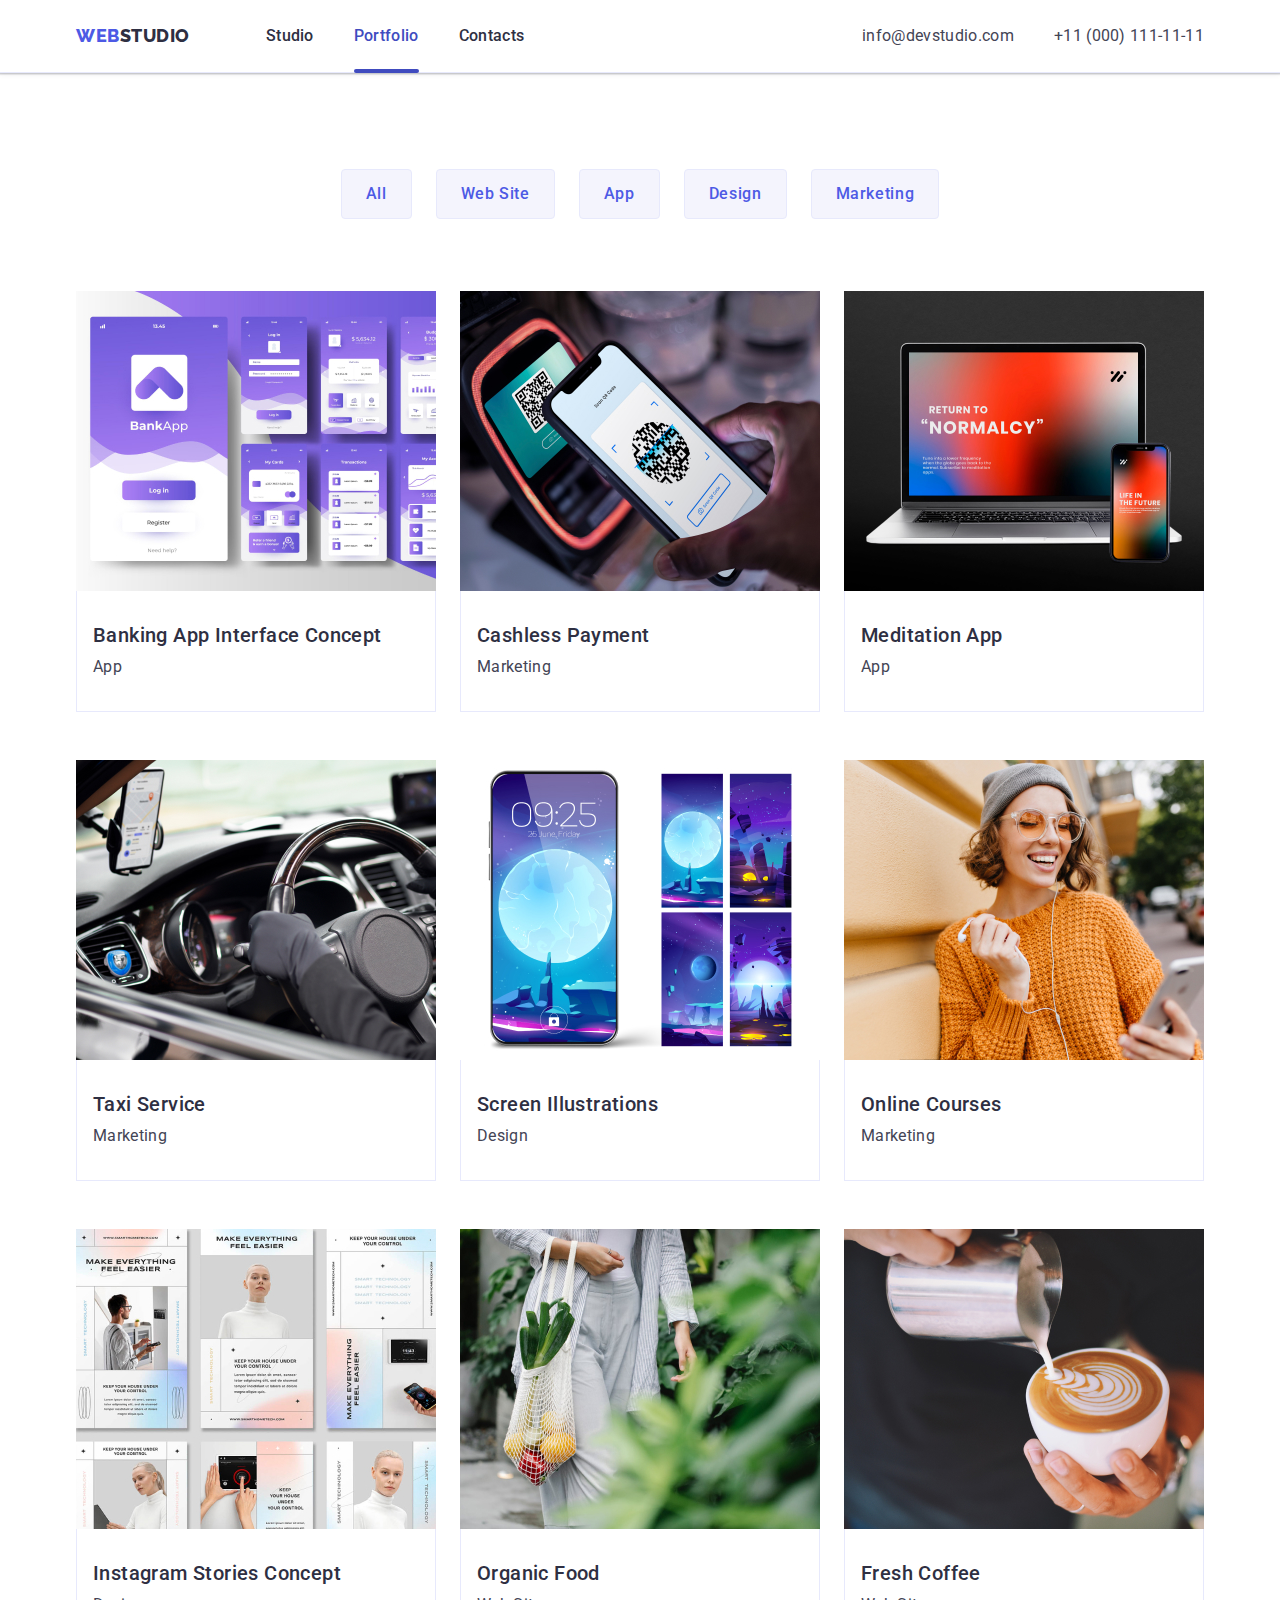
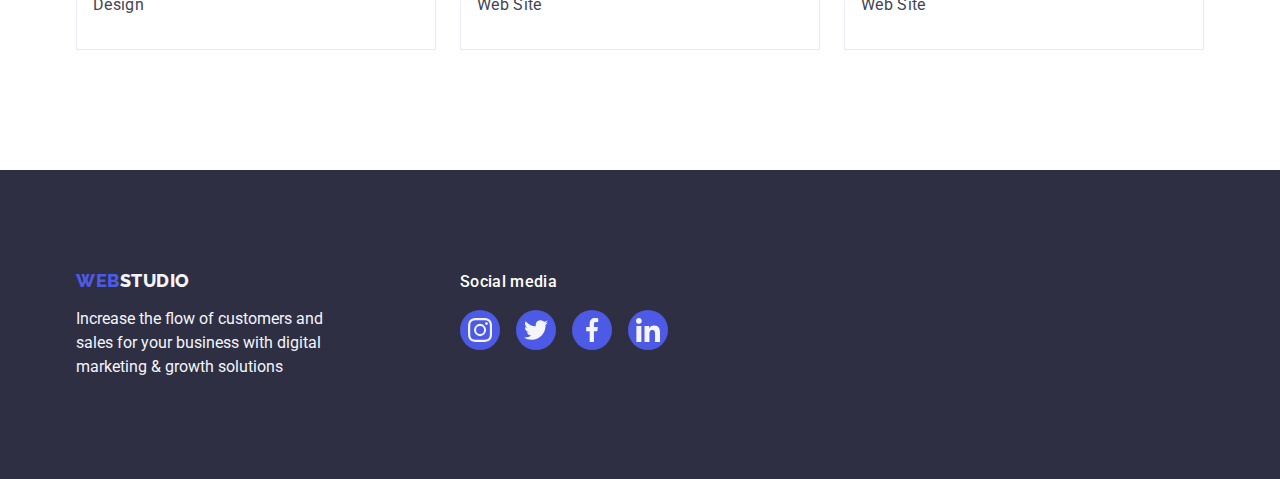
==== portfolio.html @ 37a4d91a "Initial commit" ====
<!DOCTYPE html>
<html lang="en">
  <head>
    <meta charset="UTF-8" />
    <meta http-equiv="X-UA-Compatible" content="IE=edge" />
    <meta name="viewport" content="width=device-width, initial-scale=1.0" />
    <title>Effective Solutions for Your Business</title>
    <link rel="preconnect" href="https://fonts.googleapis.com" />
    <link rel="preconnect" href="https://fonts.gstatic.com" crossorigin />
    <link
      href="https://fonts.googleapis.com/css2?family=Raleway:wght@800&family=Roboto:wght@400;500;700&display=swap"
      rel="stylesheet"
    />
    <link
      rel="stylesheet"
      href="https://cdnjs.cloudflare.com/ajax/libs/modern-normalize/1.1.0/modern-normalize.min.css"
    />
    <link rel="stylesheet" href="./css/styles.css" />
  </head>
  <body class="body-page">
    <!-- Header -->
    <header class="page-header">
      <div class="container page-header-container">
        <nav class="page-header-navigation">
          <a href="./index.html" class="link header-logo page-logo list"
            >Web<span class="logos link">Studio</span></a
          >
          <ul class="list nav-menu">
            <li class="menu-item">
              <a href="./index.html" class="menu-link link">Studio</a>
            </li>
            <li class="menu-item">
              <a href="./portfolio.html" class="menu-link active link"
                >Portfolio</a
              >
            </li>
            <li class="menu-item">
              <a href="" class="menu-link link">Contacts</a>
            </li>
          </ul>
        </nav>
        <!-- Address -->
        <address class="menu-contacts">
          <ul class="list contact-links">
            <li>
              <a class="link contacts" href="mailto:info@devstudio.com"
                >info@devstudio.com</a
              >
            </li>
            <li>
              <a class="link contacts" href="tel:+110001111111"
                >+11 (000) 111-11-11</a
              >
            </li>
          </ul>
        </address>
      </div>
    </header>

    <main>
      <!-- Section-1-Portfolio -->
      <section class="main-portfolio">
        <div class="container">
          <h1 class="visually-hidden">Portfolio</h1>
          <ul class="portfolio-list list">
            <li><button type="button" class="button-portfolio">All</button></li>
            <li>
              <button type="button" class="button-portfolio">Web Site</button>
            </li>
            <li><button type="button" class="button-portfolio">App</button></li>
            <li>
              <button type="button" class="button-portfolio">Design</button>
            </li>
            <li>
              <button type="button" class="button-portfolio">Marketing</button>
            </li>
          </ul>
          <ul class="list portfolio-list-app">
            <li class="portfolio-list-item">
              <a href="./images/imgbankingapp.jpg" class="link-portfolio link">
                <div class="portfolio-picture-wrapper">
                  <img
                    src="./images/imgbankingapp.jpg"
                    alt="banking-app-interface-concept"
                    width="360"
                    height="300"
                  />
                  <p class="overlay">
                    14 Stylish and User-Friendly App Design Concepts · Task
                    Manager App · Calorie Tracker App · Exotic Fruit Ecommerce
                    App · Cloud Storage App
                  </p>
                </div>

                <div class="portfolio-app">
                  <h2 class="title-portfolio">Banking App Interface Concept</h2>
                  <p class="paragraph-portfolio">App</p>
                </div>
              </a>
            </li>
            <li class="portfolio-list-item">
              <a
                href="./images/imgcashlesspayment.jpg"
                class="link-portfolio link"
              >
                <div class="portfolio-picture-wrapper">
                  <img
                    src="./images/imgcashlesspayment.jpg"
                    alt="cashless-payment"
                    width="360"
                    height="300"
                  />
                  <p class="overlay">
                    14 Stylish and User-Friendly App Design Concepts · Task
                    Manager App · Calorie Tracker App · Exotic Fruit Ecommerce
                    App · Cloud Storage App
                  </p>
                </div>

                <div class="portfolio-app">
                  <h2 class="title-portfolio">Cashless Payment</h2>
                  <p class="paragraph-portfolio">Marketing</p>
                </div>
              </a>
            </li>
            <li class="portfolio-list-item">
              <a
                href="./images/imgmediationapp.jpg"
                class="link-portfolio link"
              >
                <div class="portfolio-picture-wrapper">
                  <img
                    src="./images/imgmediationapp.jpg"
                    alt="mediation-app"
                    width="360"
                    height="300"
                  />
                  <p class="overlay">
                    14 Stylish and User-Friendly App Design Concepts · Task
                    Manager App · Calorie Tracker App · Exotic Fruit Ecommerce
                    App · Cloud Storage App
                  </p>
                </div>

                <div class="portfolio-app">
                  <h2 class="title-portfolio">Meditation App</h2>
                  <p class="paragraph-portfolio">App</p>
                </div>
              </a>
            </li>
            <li class="portfolio-list-item">
              <a href="./images/imgtaxiservice.jpg" class="link-portfolio link">
                <div class="portfolio-picture-wrapper">
                  <img
                    src="./images/imgtaxiservice.jpg"
                    alt="taxi-service"
                    width="360"
                    height="300"
                  />
                  <p class="overlay">
                    14 Stylish and User-Friendly App Design Concepts · Task
                    Manager App · Calorie Tracker App · Exotic Fruit Ecommerce
                    App · Cloud Storage App
                  </p>
                </div>
                <div class="portfolio-app">
                  <h2 class="title-portfolio">Taxi Service</h2>
                  <p class="paragraph-portfolio">Marketing</p>
                </div>
              </a>
            </li>
            <li class="portfolio-list-item">
              <a
                href="./images/imgscreenillustration.jpg"
                class="link-portfolio link"
              >
                <div class="portfolio-picture-wrapper">
                  <img
                    src="./images/imgscreenillustration.jpg"
                    alt="screen-illustrations"
                    width="360"
                    height="300"
                  />
                  <p class="overlay">
                    14 Stylish and User-Friendly App Design Concepts · Task
                    Manager App · Calorie Tracker App · Exotic Fruit Ecommerce
                    App · Cloud Storage App
                  </p>
                </div>

                <div class="portfolio-app">
                  <h2 class="title-portfolio">Screen Illustrations</h2>
                  <p class="paragraph-portfolio">Design</p>
                </div>
              </a>
            </li>
            <li class="portfolio-list-item">
              <a
                href="./images/imgonlinecourses.jpg"
                class="link-portfolio link"
              >
                <div class="portfolio-picture-wrapper">
                  <img
                    src="./images/imgonlinecourses.jpg"
                    alt="screen-illustrations"
                    width="360"
                    height="300"
                  />
                  <p class="overlay">
                    14 Stylish and User-Friendly App Design Concepts · Task
                    Manager App · Calorie Tracker App · Exotic Fruit Ecommerce
                    App · Cloud Storage App
                  </p>
                </div>

                <div class="portfolio-app">
                  <h2 class="title-portfolio">Online Courses</h2>
                  <p class="paragraph-portfolio">Marketing</p>
                </div>
              </a>
            </li>
            <li class="portfolio-list-item">
              <a
                href="./images/imginstagramstories.jpg"
                class="link-portfolio link"
              >
                <div class="portfolio-picture-wrapper">
                  <img
                    src="./images/imginstagramstories.jpg"
                    alt="instagram-strories-concept"
                    width="360"
                    height="300"
                  />
                  <p class="overlay">
                    14 Stylish and User-Friendly App Design Concepts · Task
                    Manager App · Calorie Tracker App · Exotic Fruit Ecommerce
                    App · Cloud Storage App
                  </p>
                </div>

                <div class="portfolio-app">
                  <h2 class="title-portfolio">Instagram Stories Concept</h2>
                  <p class="paragraph-portfolio">Design</p>
                </div>
              </a>
            </li>
            <li class="portfolio-list-item">
              <a href="./images/imgorganicfood.jpg" class="link-portfolio link">
                <div class="portfolio-picture-wrapper">
                  <img
                    src="./images/imgorganicfood.jpg"
                    alt="organic-food"
                    width="360"
                    height="300"
                  />
                  <p class="overlay">
                    14 Stylish and User-Friendly App Design Concepts · Task
                    Manager App · Calorie Tracker App · Exotic Fruit Ecommerce
                    App · Cloud Storage App
                  </p>
                </div>

                <div class="portfolio-app">
                  <h2 class="title-portfolio">Organic Food</h2>
                  <p class="paragraph-portfolio">Web Site</p>
                </div>
              </a>
            </li>
            <li class="portfolio-list-item">
              <a href="./images/imgfreshcoffee.jpg" class="link-portfolio link">
                <div class="portfolio-picture-wrapper">
                  <img
                    src="./images/imgfreshcoffee.jpg"
                    alt="fresh-coffee"
                    width="360"
                    height="300"
                  />
                  <p class="overlay">
                    14 Stylish and User-Friendly App Design Concepts · Task
                    Manager App · Calorie Tracker App · Exotic Fruit Ecommerce
                    App · Cloud Storage App
                  </p>
                </div>

                <div class="portfolio-app">
                  <h2 class="title-portfolio">Fresh Coffee</h2>
                  <p class="paragraph-portfolio">Web Site</p>
                </div>
              </a>
            </li>
          </ul>
        </div>
      </section>
    </main>
    <!-- Footer -->
    <!-- Footer -->
    <footer class="footer">
      <div class="container container-footer">
        <div class="logotype">
          <a href="./index.html" class="link page-logo footer-logo list"
            >Web<span class="footer-color">Studio</span></a
          >
          <p class="footer-paragraph">
            Increase the flow of customers and sales for your business with
            digital marketing & growth solutions
          </p>
        </div>

        <div>
          <p class="social-media-title">Social media</p>
          <ul class="social-list-footer list">
            <li class="social-item">
              <a href="" class="social-list-link-ft link">
                <svg
                  class="social-list-icon"
                  aria-label="instagram icon"
                  width="24"
                  height="24"
                >
                  <use href="./images/icons.svg#instagram"></use>
                </svg>
              </a>
            </li>
            <li class="social-item">
              <a href="" class="social-list-link-ft link">
                <svg
                  class="social-list-icon"
                  aria-label="twitter icon"
                  width="24"
                  height="24"
                >
                  <use href="./images/icons.svg#twitter"></use>
                </svg>
              </a>
            </li>
            <li class="social-item">
              <a href="" class="social-list-link-ft link">
                <svg
                  class="social-list-icon"
                  aria-label="facebook icon"
                  width="24"
                  height="24"
                >
                  <use href="./images/icons.svg#facebook"></use>
                </svg>
              </a>
            </li>
            <li class="social-item">
              <a href="" class="social-list-link-ft link">
                <svg
                  class="social-list-icon"
                  aria-label="linkedin icon"
                  width="24"
                  height="24"
                >
                  <use href="./images/icons.svg#linkedin"></use>
                </svg>
              </a>
            </li>
          </ul>
        </div>
      </div>
    </footer>
  </body>
</html>
---- css/styles.css ----
:root {
  --background-color: #ffffff;
  --page-logo-color: #4d5ae5;
  --first-paragraf-color: #434455;
  --sections-color: #2e2f42;
  --contact-color: #434455;
  --section-four-back-ground-color: #f4f4fd;
  --footer-color: #2e2f42;
  --portfolio-button: #4d5ae5;
  --portfolio-background-button: #f4f4fd;
  --title-portfolio-color: #2e2f42;
  --prg-color: #434455;
  --buttons-portfolio: #e7e9fc;
  --accent-color: #4d5ae5;
  --icon-color: #f4f4fd;
  --color-title-customers: #2e2f42;
  --customer-link-color: #8e8f99;
  --footer-color-var: #ffffff;
  --footer-link: #4d5ae5;
  --social-media-link-color: #4d5ae5;
}

body {
  font-family: "Roboto", sans-serif;
  color: #434455;
  background-color: var(--background-color);
}
.page-header-container {
  display: flex;
  align-items: center;
}
.container {
  width: 1158px;
  margin: auto;
  padding: 0 15px;
  margin-right: auto;
  margin-left: auto;
}

.nav-menu {
  display: flex;
  gap: 40px;
}
.list {
  display: flex;
  flex-wrap: wrap;
  margin-top: 0;
  margin-bottom: 0;
  list-style: none;
}
h1,
h2,
h3,
h4,
p {
  margin-top: 0;
  margin-bottom: 0;
}
ul,
ol {
  margin-top: 0;
  margin-bottom: 0;
  padding-left: 0;
}

img {
  display: block;
}

.menu-link {
  position: relative;
  display: block;
  font-weight: 500;
  font-size: 16px;
  line-height: 1.5;
  letter-spacing: 0.02em;
  color: #2e2f42;
  padding: 24px 0;
  transition: color 250ms cubic-bezier(0.4, 0, 0.2, 1);
}

.menu-link:hover,
.menu-link:focus {
  color: #404bbf;
}

.active {
  color: #404bbf;
}
.active::after {
  content: "";
  display: block;
  position: absolute;
  left: 0;
  width: 100%;
  height: 4px;
  bottom: -1px;
  background-color: #404bbf;
  border-radius: 2px;
}
/* Header */
.page-header {
  background-color: #ffffff;
  border-bottom: 1px solid #e7e9fc;
  box-shadow: 0px 1px 6px rgba(46, 47, 66, 0.08),
    0px 1px 1px rgba(46, 47, 66, 0.16), 0px 2px 1px rgba(46, 47, 66, 0.08);
}

.page-header-navigation {
  display: flex;
  align-items: center;
  justify-content: flex-end;
  margin-right: auto;
}
.menu-header {
  display: flex;
  row-gap: 40px;
}

.list {
  list-style: none;
  display: flex;
}

/* Address */
.menu-contacts {
  font-style: normal;
}

.contacts {
  font-weight: 400;
  font-size: 16px;
  line-height: 1.5;
  letter-spacing: 0.02em;
  color: var(--contact-color);
  margin-left: auto;
  transition: color 250ms cubic-bezier(0.4, 0, 0.2, 1);
}

.contacts:hover,
.contacts:focus {
  color: #404bbf;
}

.contact-links {
  display: flex;
  gap: 40px;
}
.link {
  text-decoration: none;
}

.page-logo {
  font-family: "Raleway", sans-serif;
  font-style: normal;
  font-weight: 800;
  font-size: 18px;
  display: inline-block;
  line-height: 1.17;
  align-items: center;
  letter-spacing: 0.03em;
  text-transform: uppercase;
  color: var(--page-logo-color);
}

.header-logo {
  margin-right: 76px;
}
.logos {
  color: #2e2f42;
}

/* Section-1 */
.section-one {
  padding: 188px 0;
  background-color: #2e2f42;
  background-image: linear-gradient(
      rgba(46, 47, 66, 0.7),
      rgba(46, 47, 66, 0.7)
    ),
    url(../images/hero-image.jpg);
  background-repeat: no-repeat;
  background-size: cover;
  background-position: center;
  max-width: 1440px;
  margin-left: auto;
  margin-right: auto;
}
.sections {
  padding: 120px 0;
  display: block;
}

.title-one {
  font-weight: 700;
  font-size: 56px;
  line-height: 1.07;
  text-align: center;
  letter-spacing: 0.02em;
  color: #ffffff;

  margin: auto;
  max-width: 496px;
  margin-bottom: 48px;
}
/* Section-2 */
.visually-hidden {
  position: absolute;
  width: 1px;
  height: 1px;
  margin: -1px;
  border: 0;
  padding: 0;
  white-space: nowrap;
  clip-path: inset(100%);
  clip: rect(0 0 0 0);
  overflow: hidden;
}
.title-two {
  font-weight: 500;
  font-size: 20px;
  line-height: 1.2;
  letter-spacing: 0.02em;
  color: var(--sections-color);
  margin-bottom: 8px;
}
.section-two-list {
  display: flex;
  gap: 24px;
}
.section-two-item {
  width: calc((100% - 72px) / 4);
}

.text-item-section-two {
  font-size: 16px;
  line-height: 1.5;
  letter-spacing: 0.02em;
}
.icons-section-two {
  display: flex;
  align-items: center;
  justify-content: center;
  height: 112px;
  margin-bottom: 8px;
  border-radius: 4px;
  background-color: #f4f4fd;
}

/* Section-3 */
.section-three {
  padding-bottom: 120px;
}
.title-three {
  font-size: 36px;
  line-height: 1.11;
  text-align: center;
  letter-spacing: 0.02em;
  text-transform: capitalize;
  color: var(--sections-color);
  margin-bottom: 72px;
}
.section-three-list {
  display: flex;
  padding: 0;
  gap: 24px;
}
.section-three-item {
  width: calc((100% - 48px) / 3);
  margin: auto;
  padding: auto;
}
/* Section-4 */
.section-four-background-color {
  background-color: var(--section-four-back-ground-color);
  padding: 120px 0px;
}
.container-four {
  width: 1158px;
  margin-left: auto;
  margin-right: auto;
  padding-left: 15px;
  padding-right: 15px;
}
.social-list-link {
  display: flex;
  align-items: center;
  justify-content: center;
  width: 100%;
  height: 100%;
  border-radius: 50%;
  background-color: var(--social-media-link-color);
  transition: background-color 250ms cubic-bezier(0.4, 0, 0.2, 1);
}
.social-list-link:hover,
.social-list-link:focus {
  background-color: #404bbf;
}
.title-four {
  font-size: 36px;
  line-height: 1.11;
  text-align: center;
  letter-spacing: 0.02em;
  text-transform: capitalize;
  color: var(--sections-color);
  margin-bottom: 72px;
}
.section-four-list {
  gap: 24px;
}
.company-employees {
  border-radius: 0px 0px 4px 4px;
  text-align: center;
  box-shadow: 0px 1px 6px rgba(46, 47, 66, 0.08),
    0px 1px 1px rgba(46, 47, 66, 0.16), 0px 2px 1px rgba(46, 47, 66, 0.08);
  background-color: #ffffff;
}
.company-employees {
  width: calc((100% - 72px) / 4);
}

.title-employees {
  font-weight: 500;
  font-size: 20px;
  line-height: 1.2;
  letter-spacing: 0.02em;
  color: var(--sections-color);
  text-align: center;
  margin-bottom: 8px;
  text-align: center;
  margin-top: 0;
  margin-bottom: 8px;
  font-weight: 500;
  font-size: 20px;
}
.employees-list {
  padding: 32px 0;
  gap: 24px;
}

/* Button */

button {
  cursor: pointer;
}
.button-one {
  /* font-family: "Roboto", sans-serif; */
  display: block;
  font-weight: 500;
  font-size: 16px;
  line-height: 1.5;
  letter-spacing: 0.04em;
  background-color: #4d5ae5;
  color: #ffffff;
  box-shadow: 0px 4px 4px rgba(0, 0, 0, 0.15);
  height: 56px;
  border: none;
  border-radius: 4px;
  padding: 16px 32px;
  min-width: 169px;
  margin: auto;
  transition: background-color 250ms cubic-bezier(0.4, 0, 0.2, 1);
}
.button-one:hover,
.button-one:focus {
  background-color: #404bbf;
  cursor: pointer;
}

/* Section-5 */
.section-five {
  padding-top: 120px;
  padding-bottom: 120px;
}
.title-customers {
  font-size: 36px;
  line-height: 1.1;
  justify-content: center;
  color: var(--color-title-customers);
  margin-bottom: 72px;
  text-align: center;
}
.customers-list {
  display: flex;
  gap: 24px;
}
.customers-list-item {
  height: 88px;
  width: calc((100% - 120px) / 6);
}

.customer-link {
  display: flex;
  box-sizing: border-box;
  border: 1px solid #8e8f99;
  border-radius: 4px;
  width: 100%;
  height: 100%;
  display: flex;
  align-items: center;
  justify-content: center;
  color: var(--customer-link-color);
  transition: border-color 250ms cubic-bezier(0.4, 0, 0.2, 1),
    color 250ms cubic-bezier(0.4, 0, 0.2, 1);
}
.customer-link:hover,
.customer-link:focus {
  border-color: #404bbf;
  color: #404bbf;
}
.icons-section-five {
  fill: currentColor;
}

/* Footer */

.footer {
  background-color: #2e2f42;
  padding: 100px 0;
  margin: auto;
}

.container-footer {
  display: flex;
  align-items: baseline;
}

.social-media-title {
  display: block;
  box-sizing: border-box;
  font-weight: 500;
  font-size: 16px;
  line-height: 1.5;
  letter-spacing: 0.02em;
  color: var(--footer-color-var);
  margin-bottom: 16px;
}

.social-list-section-four {
  display: flex;
  justify-content: center;
  gap: 24px;
}

.social-list-footer {
  display: flex;
  justify-content: center;
  gap: 16px;
}
.social-item {
  width: 40px;
  height: 40px;
}
.social-list-link-ft {
  display: flex;
  align-items: center;
  justify-content: center;
  width: 100%;
  height: 100%;
  background-color: var(--footer-link);
  border-radius: 50%;
  transition: background-color 250ms cubic-bezier(0.4, 0, 0.2, 1);
}
.social-list-link-ft:hover,
.social-list-link-ft:focus {
  background-color: #31d0aa;
}
.social-list-icon {
  fill: var(--icon-color);
}

.text-item {
  font-size: 16px;
  line-height: 1.5;
  letter-spacing: 0.02em;
  color: var(--first-paragraf-color);
  padding: 0;
  text-align: center;
  margin-bottom: 8px;
  text-align: center;
  margin-top: 0;
  margin-bottom: 8px;
}
.footer-color {
  color: #f4f4fd;
}
.logotype {
  display: block;
  box-sizing: border-box;
  margin-right: 120px;
}
.footer-paragraph {
  color: #f4f4fd;
  max-width: 264px;
  line-height: 1.5;
}
.footer-logo {
  margin-bottom: 16px;
}

.backdrop {
  position: fixed;
  top: 0;
  width: 100%;
  height: 100%;
  background-color: rgba(46, 47, 66, 0.4);
  transition: opacity 250ms cubic-bezier(0.4, 0, 0.2, 1),
    visibility 250ms cubic-bezier(0.4, 0, 0.2, 1);
}
.modal {
  position: absolute;
  top: 50%;
  left: 50%;
  transform: translate(-50%, -50%);
  width: 408px;
  min-height: 584px;
  background-color: #ffffff;
  background: #fcfcfc;
  box-shadow: 0px 1px 1px rgba(0, 0, 0, 0.14), 0px 1px 3px rgba(0, 0, 0, 0.12),
    0px 2px 1px rgba(0, 0, 0, 0.2);
  border-radius: 4px;
  transition: transform 250ms cubic-bezier(0.4, 0, 0.2, 1);
}

.modal-close-btn {
  position: absolute;
  top: 24px;
  right: 24px;

  display: flex;
  align-items: center;
  justify-content: center;
  background-color: #e7e9fc;
  border: 1px solid rgba(0, 0, 0, 0.1);
  width: 24px;
  height: 24px;
  padding: 0;
  border-radius: 50%;
  transition: background-color 250ms cubic-bezier(0.4, 0, 0.2, 1),
    border 250ms cubic-bezier(0.4, 0, 0.2, 1);
}
.modal-close-btn:hover,
.modal-close-btn:focus {
  background-color: #404bbf;
  border: none;
  fill: #ffffff;
}

.is-hidden {
  opacity: 0;
  visibility: hidden;
  pointer-events: none;
}

.modal-close-icon {
  transition: fill 250ms cubic-bezier(0.4, 0, 0.2, 1);
}

/* Portfolio */
.button-portfolio {
  /* font-family: "Roboto", sans-serif; */
  font-weight: 500;
  font-size: 16px;
  line-height: 1.5;
  letter-spacing: 0.04em;
  color: var(--portfolio-button);
  background-color: var(--portfolio-background-button);
  padding: 12px 24px;
  border: 1px solid var(--buttons-portfolio);
  border-radius: 4px;
  transition: color 250ms cubic-bezier(0.4, 0, 0.2, 1),
    background-color 250ms cubic-bezier(0.4, 0, 0.2, 1),
    border-color 250ms cubic-bezier(0.4, 0, 0.2, 1),
    box-shadow 250ms cubic-bezier(0.4, 0, 0.2, 1);
}
.button-portfolio:hover,
.button-portfolio:focus {
  cursor: pointer;
  color: #ffffff;
  background-color: #404bbf;
  border: 1px solid transparent;
  box-shadow: 0px 3px 1px rgba(0, 0, 0, 0.1), 0px 2px 1px rgba(0, 0, 0, 0.08),
    0px 2px 2px rgba(0, 0, 0, 0.12);
}
.title-portfolio {
  font-weight: 500;
  font-size: 20px;
  line-height: 1.2;
  letter-spacing: 0.02em;
  color: var(--title-portfolio-color);
  margin-bottom: 8px;
}
.paragraph-portfolio {
  font-size: 16px;
  line-height: 1.5;
  letter-spacing: 0.02em;
  color: var(--prg-color);
}
.main-portfolio {
  padding: 96px 0 120px;
}
.portfolio-list {
  list-style: none;
  display: flex;
  justify-content: center;
  margin-bottom: 72px;
  gap: 24px;
}
.portfolio-list-app {
  list-style: none;
  display: flex;
  column-gap: 24px;
  flex-wrap: wrap;
  row-gap: 48px;
}
.portfolio-list-item {
  width: calc((100% - 48px) / 3);
}
.link-portfolio {
  display: block;
  transition: box-shadow 250ms cubic-bezier(0.4, 0, 0.2, 1);
}

.link-portfolio:hover,
.link-portfolio:focus {
  box-shadow: 0px 1px 6px rgba(46, 47, 66, 0.08),
    0px 1px 1px rgba(46, 47, 66, 0.16), 0px 2px 1px rgba(46, 47, 66, 0.08);
}
.portfolio-app {
  padding: 32px 16px;
  border: 1px solid #e7e9fc;
  border-top: none;
}
.overlay {
  position: absolute;
  transform: translate(0, 100%);
  transition: transform 250ms cubic-bezier(0.4, 0, 0.2, 1);
  top: 0;
  left: 0;
  width: 100%;
  height: 100%;
  background-color: #4d5ae5;
  color: #f4f4fd;
  padding: 40px 32px;
  overflow: auto;
  line-height: 1.5;
  letter-spacing: 0.02em;
}
.link-portfolio:hover .overlay,
.link-portfolio:focus .overlay {
  transform: translate(0, 0);
}

.portfolio-picture-wrapper {
  position: relative;
  overflow: hidden;
}
.portfolio-picture-wrapper:hover .overlay,
.portfolio-picture-wrapper:focus .overlay {
  transform: translateY(0%);
}
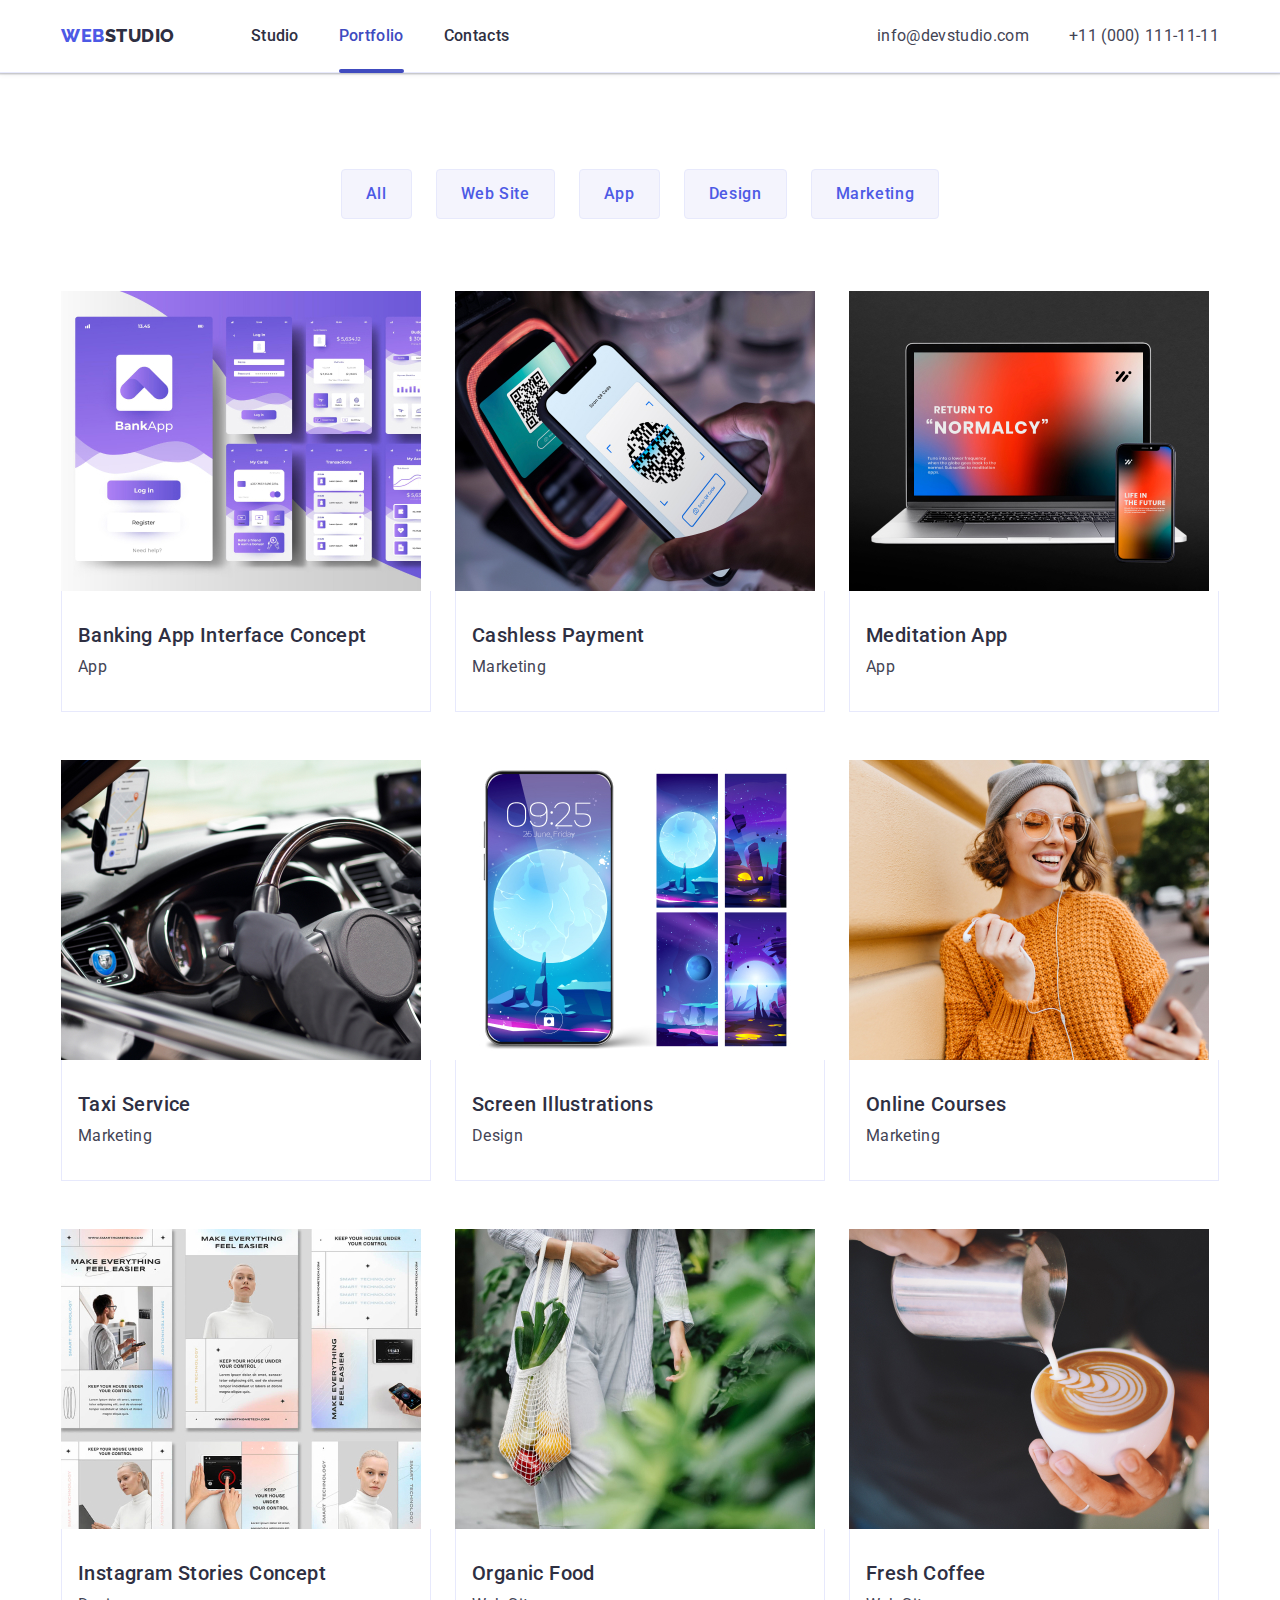
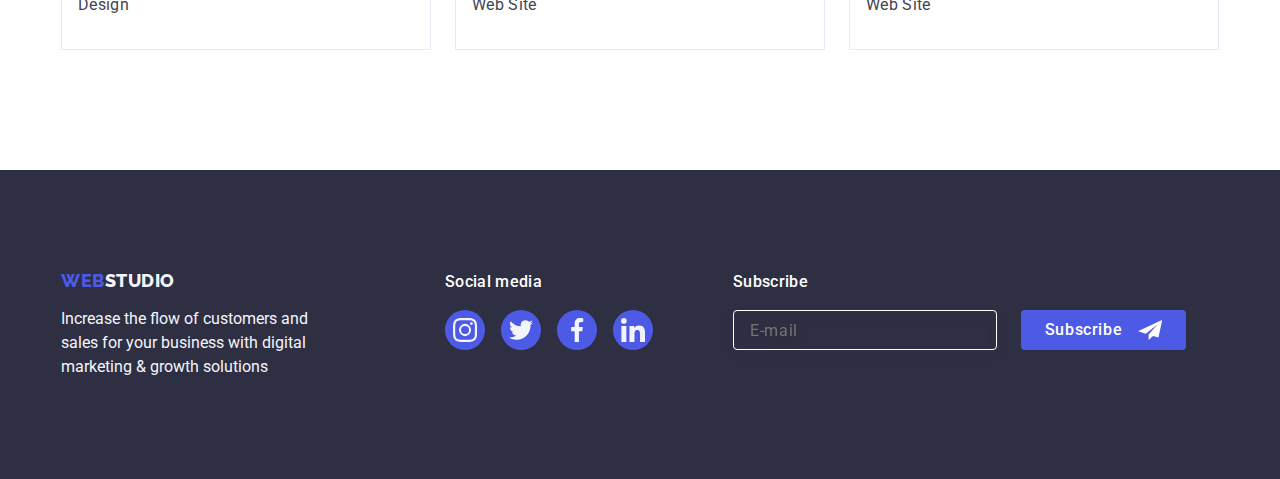
==== commit 3ba39b84: "update" ====
--- a/portfolio.html
+++ b/portfolio.html
@@ -306,7 +306,7 @@
           </p>
         </div>
 
-        <div>
+        <div class="footer-social-media-container">
           <p class="social-media-title">Social media</p>
           <ul class="social-list-footer list">
             <li class="social-item">
@@ -359,6 +359,25 @@
             </li>
           </ul>
         </div>
+
+        
+        <div class="footer-subscribe-container">
+          <p class="footer-form-title">Subscribe</p>
+          <form class="footer-form">
+            <label class="footer-label">
+              <input class="footer-input" 
+              name="user-email"
+              type="email"
+              placeholder="E-mail">
+            </label>
+            <button class="footer-subscribe-btn" type="submit">
+              Subscribe
+              <svg class="send-icon" width="24" height="24">
+                <use href="./images/icons.svg#icon-icon-send"></use>
+              </svg>
+            </button>
+          </form>
+        </div>
       </div>
     </footer>
   </body>
--- a/css/styles.css
+++ b/css/styles.css
@@ -18,6 +18,10 @@
   --footer-color-var: #ffffff;
   --footer-link: #4d5ae5;
   --social-media-link-color: #4d5ae5;
+  --modal-title: #2e2f42;
+  --label-color:#8e8f99;
+  --color-contact-form-policy: #404bbf;
+  
 }
 
 body {
@@ -32,7 +36,7 @@
 .container {
   width: 1158px;
   margin: auto;
-  padding: 0 15px;
+  padding-right: 0 15px;
   margin-right: auto;
   margin-left: auto;
 }
@@ -424,6 +428,9 @@
   display: flex;
   align-items: baseline;
 }
+.footer-social-media-container{
+  margin-right: 80px;
+}
 
 .social-media-title {
   display: block;
@@ -497,6 +504,67 @@
 .footer-logo {
   margin-bottom: 16px;
 }
+
+.footer-subscribe-container{
+  display:inline-block;
+  align-items: baseline;
+}
+
+.footer-form-title{
+  display: block;
+  margin-bottom: 16px;
+  font-weight: 500;
+  font-size: 16px;
+  line-height: 1.5;
+  letter-spacing: 0.02em;
+  color: #ffffff;
+}
+
+.footer-form{
+display: flex;
+}
+
+.footer-label{
+  margin-right: 24px;
+  }
+
+  .footer-input{
+    width: 264px;
+    height: 40px;
+    border: 1px solid #ffffff;
+    background-color: transparent;
+    font: size 12px;
+    line-height: 1.5;
+    letter-spacing: 0.04em;
+    padding-left: 16px;
+    filter: drop-shadow(0px 4px 4px rgba(0, 0, 0, 0.15));
+    border-radius: 4px;
+    color: #ffffff;
+  }
+  
+  .footer-input::placeholder{
+    color #ffffff;
+  }
+  .footer-subscribe-btn{
+    display: flex;
+    justify-content: center;
+    align-items: center;
+    min-width: 165px;
+    height: 40px;
+    font-family: "Roboto", sans-serif;
+    font-size: 16px;
+    font-weight: 500;
+    line-height: 1.5;
+    letter-spacing: 0.04em;
+    color: #ffffff;
+    cursor: pointer;
+    background-color: #4D5AE5;
+    border: none;
+    border-radius: 4px;
+  }
+  .send-icon{
+    margin-left: 16px;
+  }
 
 .backdrop {
   position: fixed;
@@ -514,6 +582,7 @@
   transform: translate(-50%, -50%);
   width: 408px;
   min-height: 584px;
+  padding: 72px 24px 24px 24px;
   background-color: #ffffff;
   background: #fcfcfc;
   box-shadow: 0px 1px 1px rgba(0, 0, 0, 0.14), 0px 1px 3px rgba(0, 0, 0, 0.12),
@@ -545,7 +614,15 @@
   border: none;
   fill: #ffffff;
 }
-
+.modal-title {
+  font-weight: 500;
+  font-size: 16px;
+  line-height: 1.5;
+  text-align: center;
+  letter-spacing: 0.02em;
+  color: var(--modal-title);
+  margin-bottom: 16px;
+}
 .is-hidden {
   opacity: 0;
   visibility: hidden;
@@ -555,6 +632,144 @@
 .modal-close-icon {
   transition: fill 250ms cubic-bezier(0.4, 0, 0.2, 1);
 }
+.modal-container {
+  margin-bottom: 8px;
+}
+.modal-contact-form {
+  display: flex;
+  flex-direction: column;
+}
+.modal-form-wrapper {
+  display: block;
+  margin-bottom: 4px;
+  font-size: 12px;
+  line-height: 1.17;
+  letter-spacing: 0.04em;
+  color: var( --label-color);
+
+}
+.contact-form-field-description {
+  display: block;
+  font-size: 12px;
+  font-weight: 400;
+  color: #8e8f99;
+  margin-bottom: 4px;
+}
+.modal-input-container{
+  position: relative;
+}
+.modal-contact-form-input {
+  width: 100%;
+  height: 40px;
+  padding-left: 38px;
+  border: 1px solid rgba(46, 47, 66, 0.2);
+  border-radius: 4px;
+  transition: border-color 250ms cubic-bezier(0.4, 0, 0.2, 1);
+  background-color: transparent;
+  outline: transparent;
+}
+.modal-contact-form-input:focus {
+  border-color: #4D5AE5;
+}
+
+
+
+.contact-form-input-icon {
+  position: absolute;
+  left: 16px;
+  top: 50%;
+  transform: translateY(-50%);
+  transition: fill 250ms cubic-bezier(0.4, 0, 0.2, 1); 
+}
+.modal-contact-form-input:focus + .contact-form-input-icon{fill: #4d5ae5;}
+
+.textarea-container{margin-bottom: 16px;}
+
+.contact-form-message {
+  width: 100%;
+  height: 120px;
+  resize: none;
+  font-size: 12px; 
+  padding: 8px 16px;
+  line-height: 1.17;
+  letter-spacing: 0.04em;
+  color: rgba(46, 47, 66, 0.4); 
+  border: 1px solid rgba(46, 47, 66, 0.2);
+  border-radius: 4px;
+  background-color: transparent;
+  outline: transparent; 
+  transition: border-color 250ms cubic-bezier(0.4, 0, 0.2, 1); }
+
+.contact-form-message:focus {
+  border-color: #4D5AE5; }
+
+.contact-form-message::placeholder {
+  font-weight: 400;
+  font-size: 12px;
+  line-height: 1.17;
+  color: rgba(46, 47, 66, 0.4);
+}
+
+.modal-privacy-policy{margin-bottom: 24px;}
+
+.contact-form-checkbox-wrapper {
+  display: flex;
+  align-items: center;
+  line-height: 1.17;
+  letter-spacing: 0.04em;
+  font-size: 12px;
+  color: var(--label-color);
+}
+
+.faked-checkbox{
+  display: inline-flex;
+  justify-content: center;
+  align-items: center;
+  margin-right: 8px;
+  width: 16px;
+  height: 16px;
+  border: 1px solid rgba(46, 47, 66, 0.4);
+  border-radius: 2px;
+  fill: transparent;
+}
+
+.checkbox-icon {
+  cursor: pointer;
+}
+.privacy-policy-link {
+  color: var(--social-media-link-color);
+}
+
+.contact-form-policy:checked + .contact-form-checkbox-wrapper .faked-checkbox {
+  background-color: var(--color-contact-form-policy);
+  border: none;
+  fill: var(--background-color);
+  border-color: var(--color-contact-form-policy)
+}
+
+
+.contact-form-checkmark-icon {
+  opacity: 0;
+}
+
+.contact-form-sumbit {
+  display: block;
+  border: none;
+  min-width: 169px;
+  height: 56px;
+  font-family: "Roboto", sans-serif;
+  font-size: 16px;
+  font-weight: 500;
+  line-height: 1.5;
+  letter-spacing: 0.04em;
+  color: #ffffff;
+  cursor: pointer;
+  background: #4d5ae5;
+  box-shadow: 0px 4px 4px rgba(0, 0, 0, 0.15);
+  border-radius: 4px;
+  transition: background-color 250ms cubic-bezier(0.4, 0, 0.2, 1);}
+
+
 
 /* Portfolio */
 .button-portfolio {
